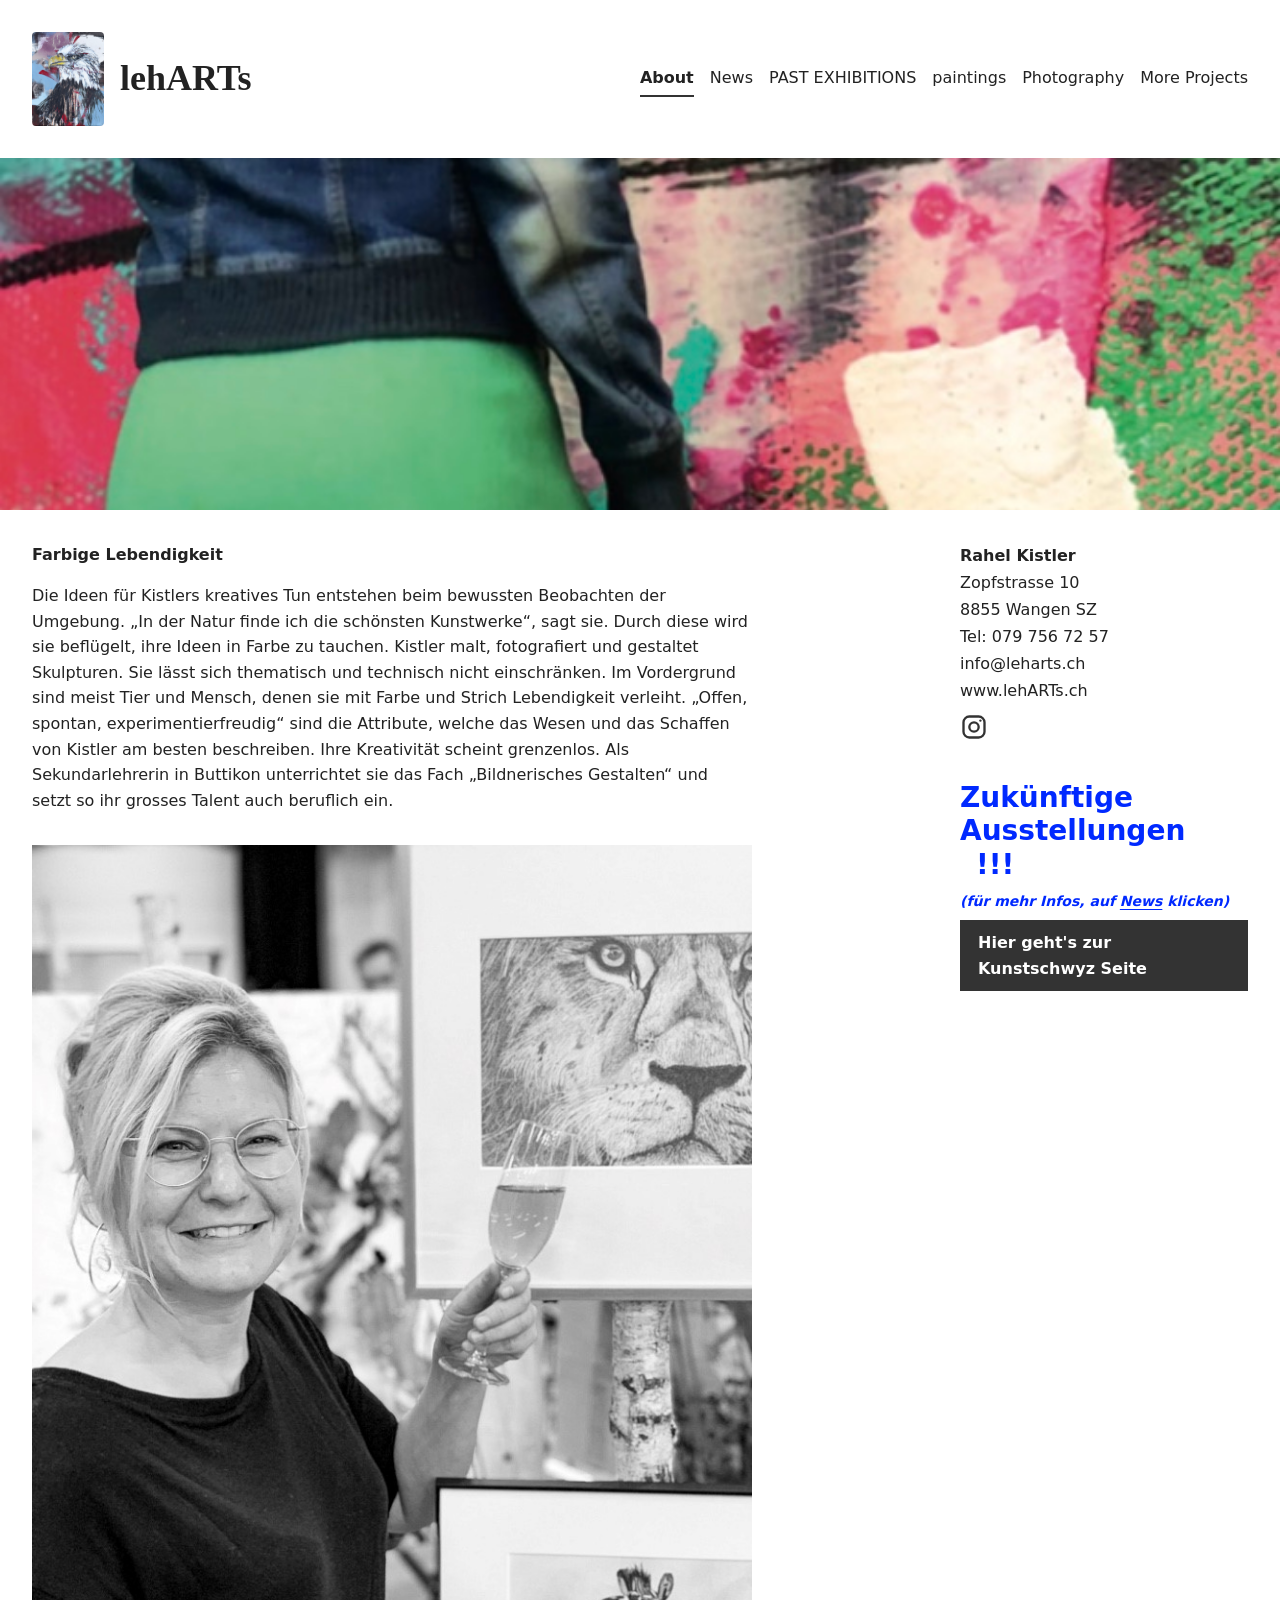
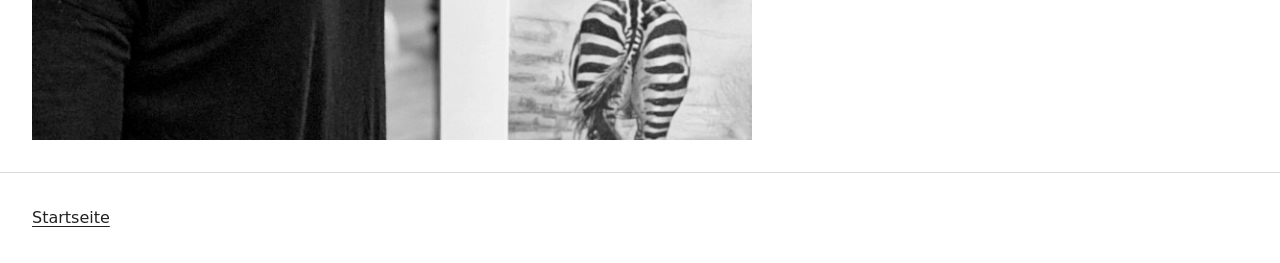
==== index.html @ 3690acf5 "feat(frontned):First version" ====
<!DOCTYPE html>
<html lang="de">
<head>
  <meta charset="utf-8">
  <meta name="viewport" content="width=device-width, initial-scale=1">
  <title>lehARTs - About</title>
  <meta name="description" content="Bilder sagen mehr als tausend Worte">
  <meta name="keywords" content="Kultur, Kunst">
  <meta property="og:title" content="lehARTs - About">
  <meta property="og:type" content="website">
  <meta property="og:description" content="Bilder sagen mehr als tausend Worte">
  <!-- og:image: relativer Pfad, muss mit der Domain zu einer absoluten URL ergänzt werden -->
  <meta property="og:image" content="images/1%20power%2C%20mixed%20media%2C%2080x100cm.JPG">
  <!-- og:url folgt, sobald die Domain feststeht -->
  <link rel="stylesheet" href="css/base.css">
  <link rel="stylesheet" href="css/layout.css">
  <link rel="stylesheet" href="css/components.css">
</head>
<body>

  <!-- Kopfbereich mit Logo, Website-Titel und Menü (auf allen Seiten gleich) -->
  <header class="site-header">
    <div class="site-header__brand">
      <img class="site-header__logo" src="images/1%20power%2C%20mixed%20media%2C%2080x100cm.JPG" alt="" width="2744" height="3564">
      <p class="site-header__title">lehARTs</p>
    </div>
    <nav class="site-nav" aria-label="Hauptmenü">
      <ul class="site-nav__list">
        <li><a class="site-nav__link" href="index.html" aria-current="page">About</a></li>
        <li><a class="site-nav__link" href="news.html">News</a></li>
        <li><a class="site-nav__link" href="past-exhibitions.html">PAST EXHIBITIONS</a></li>
        <li><a class="site-nav__link" href="paintings.html">paintings</a></li>
        <li><a class="site-nav__link" href="photography.html">Photography</a></li>
        <li><a class="site-nav__link" href="more-projects.html">More Projects</a></li>
      </ul>
    </nav>
  </header>

  <!-- Kopfbild (dekorativ) -->
  <div class="banner">
    <img class="banner__image" src="images/IMG_3849.jpg" alt="" width="696" height="975" loading="lazy">
  </div>

  <div class="page">

    <main class="page__main">
      <div class="text-block">
        <p><strong>Farbige Lebendigkeit</strong></p>
        <p>Die Ideen für Kistlers kreatives Tun entstehen beim bewussten Beobachten der Umgebung. „In der Natur finde ich die schönsten Kunstwerke“, sagt sie. Durch diese wird sie beflügelt, ihre Ideen in Farbe zu tauchen. Kistler malt, fotografiert und gestaltet Skulpturen. Sie lässt sich thematisch und technisch nicht einschränken. Im Vordergrund sind meist Tier und Mensch, denen sie mit Farbe und Strich Lebendigkeit verleiht. „Offen, spontan, experimentierfreudig“ sind die Attribute, welche das Wesen und das Schaffen von Kistler am besten beschreiben. Ihre Kreativität scheint grenzenlos. Als Sekundarlehrerin in Buttikon unterrichtet sie das Fach „Bildnerisches Gestalten“ und setzt so ihr grosses Talent auch beruflich ein.</p>
        <img class="text-block__image" src="images/schlusswort.jpg" alt="Bild" width="750" height="932" loading="lazy">
      </div>
    </main>

    <!-- Seitenleiste: Kontaktblock (auf allen Seiten gleich), darunter die Box nur auf About -->
    <aside class="sidebar" aria-label="Kontakt">
      <address class="contact">
        <strong>Rahel Kistler</strong><br>
        Zopfstrasse 10<br>
        8855 Wangen SZ<br>
        Tel: 079 756 72 57<br>
        info@leharts.ch<br>
        www.lehARTs.ch<br>
        <a class="contact__social" href="https://www.instagram.com/leharts.ch/" target="_blank" rel="noopener noreferrer" aria-label="Instagram">
          <svg class="contact__icon" viewBox="0 0 24 24" fill="none" stroke="currentColor" stroke-width="2" aria-hidden="true" focusable="false">
            <rect x="3" y="3" width="18" height="18" rx="5"></rect>
            <circle cx="12" cy="12" r="4"></circle>
            <circle cx="17.5" cy="6.5" r="1" fill="currentColor" stroke="none"></circle>
          </svg>
        </a>
      </address>

      <div class="notice">
        <p class="notice__title">Zukünftige Ausstellungen <span class="notice__gap">!!!</span></p>
        <p class="notice__hint">(für mehr Infos, auf <a href="news.html">News</a> klicken)</p>
        <a class="button" href="https://kunstschwyz.ch" target="_blank" rel="noopener noreferrer">Hier geht's zur Kunstschwyz Seite</a>
      </div>
    </aside>

  </div>

  <footer class="site-footer">
    <p><a href="index.html">Startseite</a></p>
  </footer>

</body>
</html>
---- css/base.css ----
/* ==========================================================================
   base.css – Reset, CSS-Variablen, Typografie
   Alle Farben, Abstände und Schriften werden hier als Custom Properties
   (--name) definiert und in den anderen Dateien nur noch mit var(--name)
   benutzt. So lässt sich das Design später an einer Stelle ändern.
   ========================================================================== */

:root {
  /* Farben (neutrale Platzhalter, Akzentfarben aus den Werken folgen später) */
  --color-bg: #ffffff;
  --color-surface: #f4f4f2;
  --color-text: #222222;
  --color-text-muted: #595959;
  --color-border: #d9d9d6;
  --color-accent: #333333;
  --color-focus: #1a5fd0;
  /* Blau der Box "Zukünftige Ausstellungen" von der alten Website */
  --color-notice: #0029ff;

  /* Schriften (Systemschriften; lokale woff2-Dateien in /fonts folgen später) */
  --font-serif: Georgia, "Times New Roman", serif;
  --font-sans: system-ui, -apple-system, "Segoe UI", Roboto, Arial, sans-serif;

  /* Abstände */
  --space-xs: 0.25rem;
  --space-s: 0.5rem;
  --space-m: 1rem;
  --space-l: 2rem;
  --space-xl: 4rem;

  /* Layout */
  --content-max-width: 80rem;
  --sidebar-width: 18rem;
}

/* ---------- Reset ---------- */

*,
*::before,
*::after {
  box-sizing: border-box;
}

body,
h1,
h2,
h3,
p,
figure,
ul,
address,
blockquote {
  margin: 0;
}

ul {
  padding: 0;
  list-style: none;
}

address {
  font-style: normal;
}

img {
  display: block;
  max-width: 100%;
  height: auto;
}

hr {
  border: 0;
  border-top: 1px solid var(--color-border);
  margin: var(--space-l) 0;
}

/* ---------- Typografie ---------- */

html {
  font-size: 100%;
  -webkit-text-size-adjust: 100%;
}

body {
  background: var(--color-bg);
  color: var(--color-text);
  font-family: var(--font-sans);
  font-size: 1rem;
  line-height: 1.6;
}

h1,
h2,
h3 {
  font-family: var(--font-serif);
  font-weight: 700;
  line-height: 1.25;
}

h1 {
  font-size: 1.75rem;
}

h2 {
  font-size: 1.4rem;
}

h3 {
  font-size: 1.15rem;
}

a {
  color: inherit;
  text-underline-offset: 0.2em;
}

/* Sichtbarer Fokus für die Tastaturbedienung */
:focus-visible {
  outline: 3px solid var(--color-focus);
  outline-offset: 3px;
}

/* ---------- Hilfsklasse ---------- */

/* Für Screenreader sichtbar, optisch versteckt */
.visually-hidden {
  position: absolute;
  width: 1px;
  height: 1px;
  margin: -1px;
  padding: 0;
  overflow: hidden;
  clip: rect(0, 0, 0, 0);
  white-space: nowrap;
  border: 0;
}
---- css/layout.css ----
/* ==========================================================================
   layout.css – Seitengerüst: Kopfbereich, Navigation, Hauptspalte,
   Seitenleiste (Kontaktblock) und Fusszeile.
   Mobile-first: die Basis-Regeln gelten ab 320px, grössere Bildschirme
   werden mit min-width-Media-Queries ergänzt.
   ========================================================================== */

/* ---------- Kopfbereich ---------- */

.site-header {
  max-width: var(--content-max-width);
  margin: 0 auto;
  padding: var(--space-m);
}

.site-header__brand {
  display: flex;
  align-items: center;
  gap: var(--space-m);
  margin-bottom: var(--space-m);
}

.site-header__title {
  font-family: var(--font-serif);
  font-size: 2.25rem;
  font-weight: 700;
  line-height: 1.1;
}

/* Logo = Gemälde "Power": Hochformat in kleiner Anzeigegrösse */
.site-header__logo {
  width: 4.5rem;
  height: auto;
  border-radius: 0.25rem;
}

/* ---------- Navigation (reine Link-Liste, funktioniert ohne JavaScript) ---------- */

.site-nav__list {
  display: flex;
  flex-wrap: wrap; /* bricht auf kleinen Bildschirmen in mehrere Zeilen um */
  gap: var(--space-xs) var(--space-m);
}

.site-nav__link {
  display: inline-block;
  padding: var(--space-xs) 0;
  text-decoration: none;
  border-bottom: 2px solid transparent;
}

.site-nav__link:hover {
  border-bottom-color: var(--color-border);
}

.site-nav__link[aria-current="page"] {
  font-weight: 700;
  border-bottom-color: var(--color-accent);
}

/* ---------- Hauptbereich und Seitenleiste ---------- */

.page {
  max-width: var(--content-max-width);
  margin: 0 auto;
  padding: var(--space-l) var(--space-m);
  display: grid;
  gap: var(--space-xl);
}

.page__main {
  /* verhindert, dass breite Inhalte die Grid-Spalte sprengen */
  min-width: 0;
}

/* Abstand zwischen mehreren Blöcken im Hauptbereich (z. B. die 3 Teile von "paintings") */
.page__main > * + * {
  margin-top: var(--space-xl);
}

.sidebar {
  display: grid;
  gap: var(--space-l);
  align-content: start;
}

.contact {
  line-height: 1.7;
}

.contact__social {
  display: inline-flex;
  margin-top: var(--space-s);
  color: var(--color-accent);
}

.contact__icon {
  width: 1.75rem;
  height: 1.75rem;
}

/* ---------- Fusszeile ---------- */

.site-footer {
  max-width: var(--content-max-width);
  margin: 0 auto;
  padding: var(--space-l) var(--space-m);
  border-top: 1px solid var(--color-border);
}

/* ---------- Ab 64em: Hauptspalte und Seitenleiste nebeneinander ---------- */

@media (min-width: 64em) {
  .site-header {
    display: flex;
    align-items: center;
    justify-content: space-between;
    gap: var(--space-l);
    padding: var(--space-l);
  }

  .site-header__brand {
    margin-bottom: 0;
  }

  .page {
    grid-template-columns: minmax(0, 1fr) var(--sidebar-width);
    padding: var(--space-l);
  }

  .site-footer {
    padding: var(--space-l);
  }
}
---- css/components.css ----
/* ==========================================================================
   components.css – wiederverwendbare Bausteine (Namen nach BEM:
   block, block__element, block--modifier).
   Enthält nur das Nötigste für ein sauberes Bildraster (CSS Grid).
   ========================================================================== */

/* ---------- Kopfbild ---------- */

.banner {
  max-width: var(--content-max-width);
  margin: 0 auto;
}

.banner__image {
  width: 100%;
  height: clamp(10rem, 32vw, 22rem);
  object-fit: cover; /* schneidet das Bild zu, statt es zu verzerren */
}

/* ---------- Bildraster ---------- */

/* Basis: 1 Spalte auf dem Handy, dann 2, 3 und 4 Spalten */
.gallery {
  display: grid;
  grid-template-columns: minmax(0, 1fr);
  gap: var(--space-l) var(--space-m);
  align-items: start;
}

@media (min-width: 40em) {
  .gallery {
    grid-template-columns: repeat(2, minmax(0, 1fr));
  }
}

@media (min-width: 64em) {
  .gallery {
    grid-template-columns: repeat(3, minmax(0, 1fr));
  }
}

@media (min-width: 80em) {
  .gallery {
    grid-template-columns: repeat(4, minmax(0, 1fr));
  }
}

/* Modifier "tiles": gleich grosse quadratische Felder, Bild wird nie beschnitten */
.gallery--tiles {
  align-items: stretch;
}

.gallery--tiles .figure {
  position: relative;
  aspect-ratio: 1 / 1;
  background: var(--color-surface);
}

/* Das Bild liegt absolut im Feld: so bestimmt nur das Feld (aspect-ratio) die Grösse */
.gallery--tiles .figure__image {
  position: absolute;
  inset: 0;
  width: 100%;
  height: 100%;
  object-fit: contain;
}

/* Überschrift mitten im Raster (More Projects): eigene Zeile über alle Spalten */
.gallery__heading {
  grid-column: 1 / -1;
  text-align: center;
}

/* ---------- Bild mit Bildtext ---------- */

.figure__image {
  margin: 0 auto;
}

.figure__caption {
  margin-top: var(--space-s);
  text-align: center;
}

.figure__caption--small {
  font-size: 0.875rem;
}

/* Abstand vor "sold out", bleibt in derselben Zeile */
.figure__sold-out {
  margin-inline-start: 1.5rem;
}

/* Zwei Bilder hintereinander mit gemeinsamem Bildtext ("Vibes") */
.figure--pair .figure__images {
  display: grid;
  gap: var(--space-m);
}

/* ---------- Textblöcke ---------- */

.text-block {
  max-width: 45rem;
}

.text-block > * + * {
  margin-top: var(--space-m);
}

.text-block__image {
  margin-top: var(--space-l);
}

/* ---------- PAST EXHIBITIONS ---------- */

.exhibitions > * + * {
  margin-top: var(--space-m);
}

.exhibitions > hr {
  margin: var(--space-l) 0;
}

.exhibitions__image {
  max-width: 28rem;
}

/* ---------- Hinweis-Box (Zukünftige Ausstellungen) ---------- */

.notice {
  display: grid;
  gap: var(--space-s);
  justify-items: start;
  color: var(--color-notice);
  font-weight: 700;
}

.notice__title {
  font-size: 1.75rem;
  line-height: 1.2;
}

.notice__gap {
  margin-inline-start: 1rem;
}

.notice__hint {
  font-size: 0.875rem;
  font-style: italic;
}

/* ---------- Button ---------- */

.button {
  display: inline-block;
  padding: var(--space-s) var(--space-m);
  border: 2px solid var(--color-accent);
  background: var(--color-accent);
  color: var(--color-bg);
  font-weight: 700;
  text-decoration: none;
}

.button:hover {
  background: var(--color-bg);
  color: var(--color-accent);
}
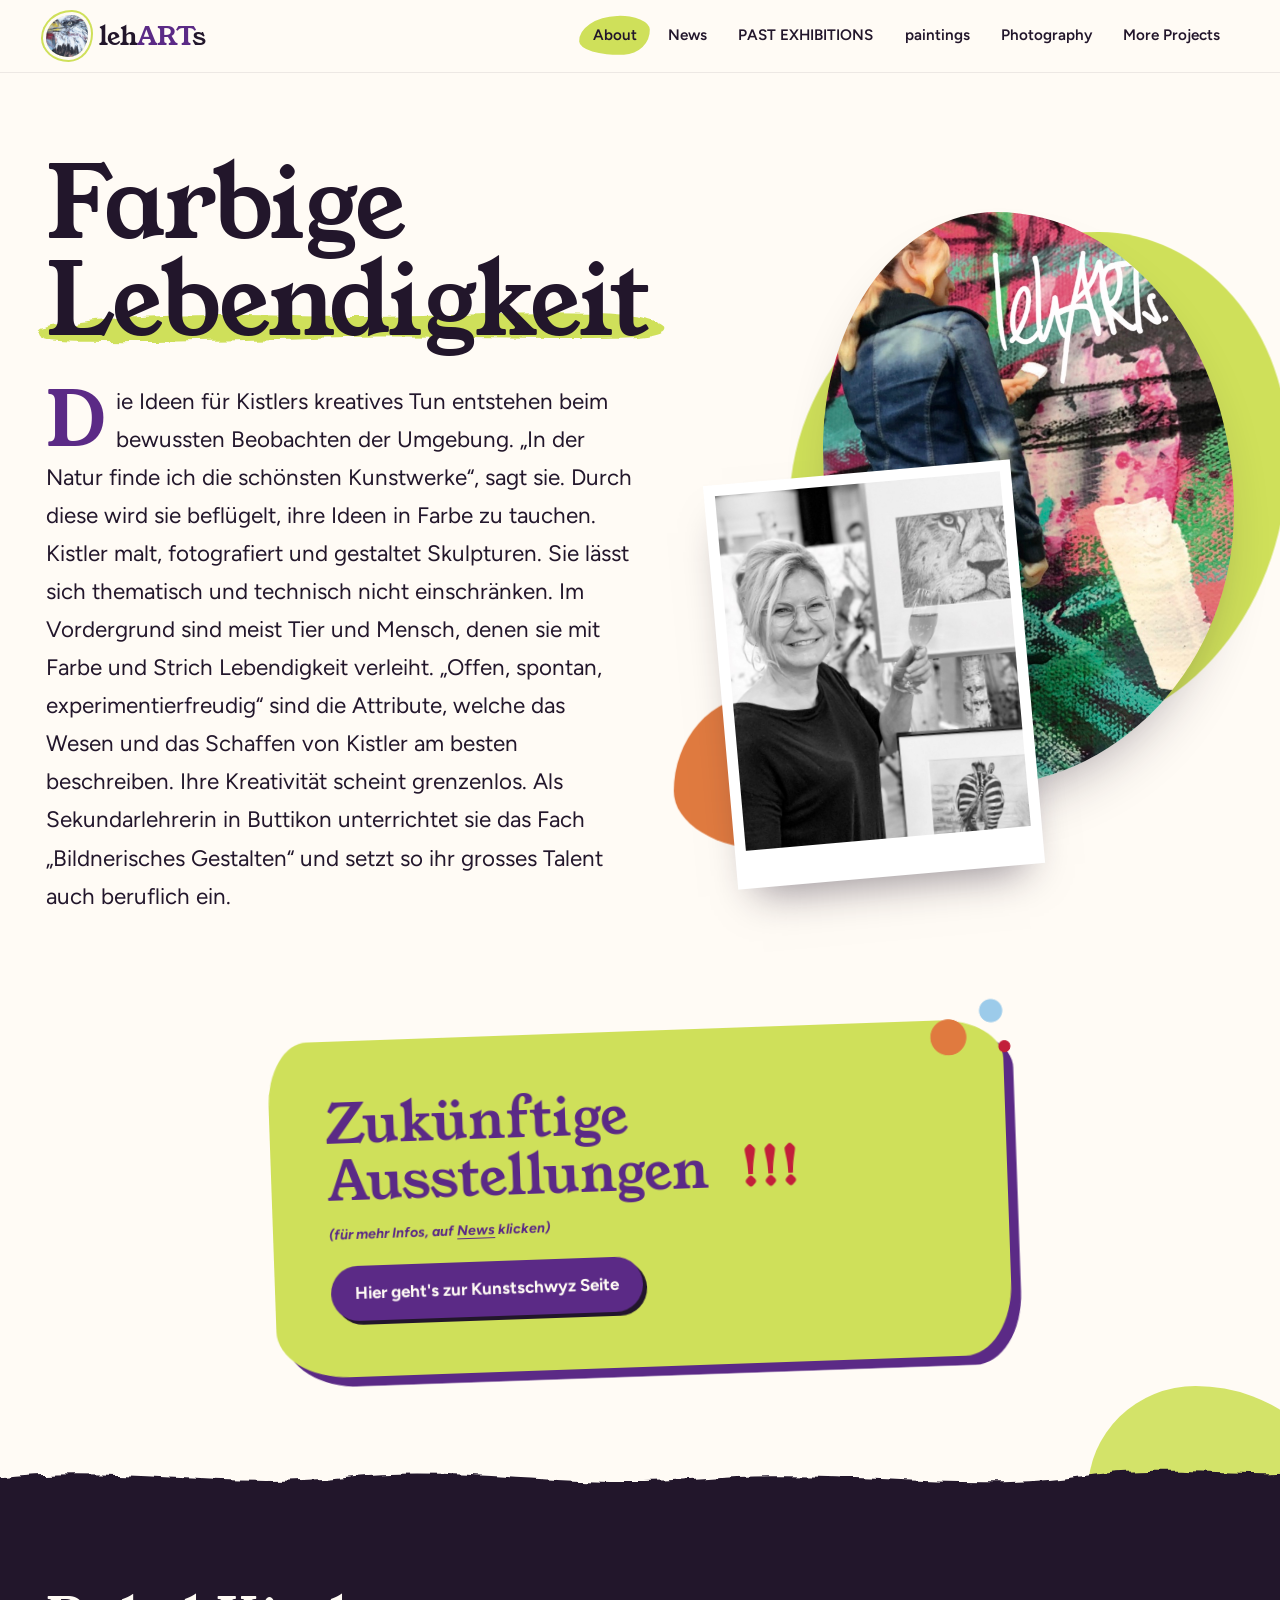
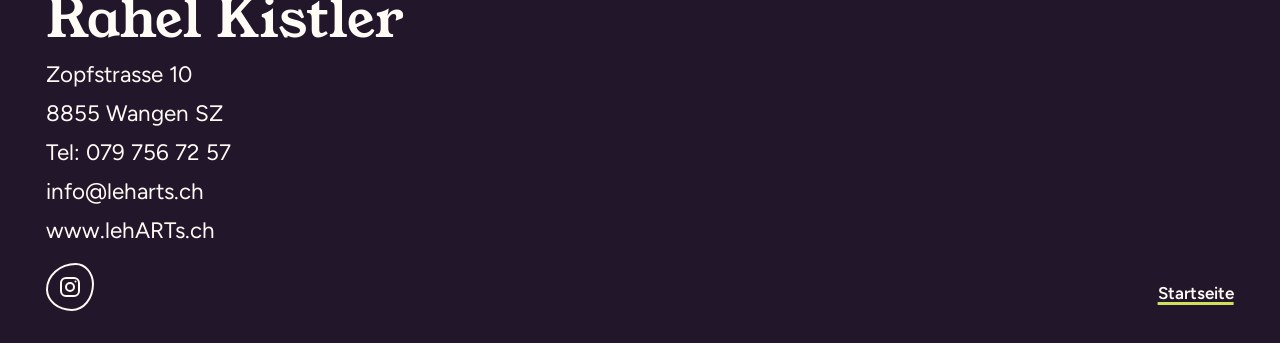
==== commit 943b7016: "feat(frontend): Design" ====
--- a/index.html
+++ b/index.html
@@ -15,44 +15,62 @@
   <link rel="stylesheet" href="css/base.css">
   <link rel="stylesheet" href="css/layout.css">
   <link rel="stylesheet" href="css/components.css">
+  <link rel="stylesheet" href="css/animations.css">
 </head>
-<body>
+<body class="site site--about">
 
-  <!-- Kopfbereich mit Logo, Website-Titel und Menü (auf allen Seiten gleich) -->
+  <!-- Kopfzeile: Logo, Titel und Menü (auf allen Seiten gleich, bleibt beim Scrollen oben).
+       Das Menü ist eine normale Link-Liste und funktioniert ohne JavaScript. -->
   <header class="site-header">
-    <div class="site-header__brand">
-      <img class="site-header__logo" src="images/1%20power%2C%20mixed%20media%2C%2080x100cm.JPG" alt="" width="2744" height="3564">
-      <p class="site-header__title">lehARTs</p>
+    <div class="site-header__inner container">
+      <a class="brand" href="index.html">
+        <span class="brand__mark">
+          <img class="brand__logo" src="images/1%20power%2C%20mixed%20media%2C%2080x100cm.JPG" alt="" width="2744" height="3564">
+        </span>
+        <span class="brand__title">leh<span class="brand__art">ART</span>s</span>
+      </a>
+      <nav class="site-nav" aria-label="Hauptmenü">
+        <ul class="site-nav__list">
+          <li><a class="site-nav__link" href="index.html" aria-current="page">About</a></li>
+          <li><a class="site-nav__link" href="news.html">News</a></li>
+          <li><a class="site-nav__link" href="past-exhibitions.html">PAST EXHIBITIONS</a></li>
+          <li><a class="site-nav__link" href="paintings.html">paintings</a></li>
+          <li><a class="site-nav__link" href="photography.html">Photography</a></li>
+          <li><a class="site-nav__link" href="more-projects.html">More Projects</a></li>
+        </ul>
+      </nav>
     </div>
-    <nav class="site-nav" aria-label="Hauptmenü">
-      <ul class="site-nav__list">
-        <li><a class="site-nav__link" href="index.html" aria-current="page">About</a></li>
-        <li><a class="site-nav__link" href="news.html">News</a></li>
-        <li><a class="site-nav__link" href="past-exhibitions.html">PAST EXHIBITIONS</a></li>
-        <li><a class="site-nav__link" href="paintings.html">paintings</a></li>
-        <li><a class="site-nav__link" href="photography.html">Photography</a></li>
-        <li><a class="site-nav__link" href="more-projects.html">More Projects</a></li>
-      </ul>
-    </nav>
   </header>
 
-  <!-- Kopfbild (dekorativ) -->
-  <div class="banner">
-    <img class="banner__image" src="images/IMG_3849.jpg" alt="" width="696" height="975" loading="lazy">
-  </div>
+  <main class="main">
 
-  <div class="page">
+    <!-- Hero: Titel, Bio und Bildkomposition -->
+    <div class="hero container">
+      <div class="hero__text">
+        <p class="hero__title brush-title"><strong>Farbige Lebendigkeit</strong></p>
+        <p class="hero__bio">Die Ideen für Kistlers kreatives Tun entstehen beim bewussten Beobachten der Umgebung. „In der Natur finde ich die schönsten Kunstwerke“, sagt sie. Durch diese wird sie beflügelt, ihre Ideen in Farbe zu tauchen. Kistler malt, fotografiert und gestaltet Skulpturen. Sie lässt sich thematisch und technisch nicht einschränken. Im Vordergrund sind meist Tier und Mensch, denen sie mit Farbe und Strich Lebendigkeit verleiht. „Offen, spontan, experimentierfreudig“ sind die Attribute, welche das Wesen und das Schaffen von Kistler am besten beschreiben. Ihre Kreativität scheint grenzenlos. Als Sekundarlehrerin in Buttikon unterrichtet sie das Fach „Bildnerisches Gestalten“ und setzt so ihr grosses Talent auch beruflich ein.</p>
+      </div>
+      <div class="hero__art">
+        <span class="hero__blob"></span>
+        <span class="hero__blob hero__blob--small"></span>
+        <!-- Kopfbild der alten Website, hier als gestalterisches Element -->
+        <img class="hero__backdrop" src="images/IMG_3849.jpg" alt="" width="696" height="975" loading="lazy">
+        <img class="hero__portrait" src="images/schlusswort.jpg" alt="Bild" width="750" height="932" loading="lazy">
+      </div>
+    </div>
 
-    <main class="page__main">
-      <div class="text-block">
-        <p><strong>Farbige Lebendigkeit</strong></p>
-        <p>Die Ideen für Kistlers kreatives Tun entstehen beim bewussten Beobachten der Umgebung. „In der Natur finde ich die schönsten Kunstwerke“, sagt sie. Durch diese wird sie beflügelt, ihre Ideen in Farbe zu tauchen. Kistler malt, fotografiert und gestaltet Skulpturen. Sie lässt sich thematisch und technisch nicht einschränken. Im Vordergrund sind meist Tier und Mensch, denen sie mit Farbe und Strich Lebendigkeit verleiht. „Offen, spontan, experimentierfreudig“ sind die Attribute, welche das Wesen und das Schaffen von Kistler am besten beschreiben. Ihre Kreativität scheint grenzenlos. Als Sekundarlehrerin in Buttikon unterrichtet sie das Fach „Bildnerisches Gestalten“ und setzt so ihr grosses Talent auch beruflich ein.</p>
-        <img class="text-block__image" src="images/schlusswort.jpg" alt="Bild" width="750" height="932" loading="lazy">
-      </div>
-    </main>
+    <!-- Hinweis auf zukünftige Ausstellungen: auffälliger «Sticker» -->
+    <div class="notice">
+      <p class="notice__title">Zukünftige Ausstellungen <span class="notice__gap">!!!</span></p>
+      <p class="notice__hint">(für mehr Infos, auf <a href="news.html">News</a> klicken)</p>
+      <a class="button" href="https://kunstschwyz.ch" target="_blank" rel="noopener noreferrer">Hier geht's zur Kunstschwyz Seite</a>
+    </div>
 
-    <!-- Seitenleiste: Kontaktblock (auf allen Seiten gleich), darunter die Box nur auf About -->
-    <aside class="sidebar" aria-label="Kontakt">
+  </main>
+
+  <!-- Fusszeile mit Kontaktblock (auf allen Seiten gleich) -->
+  <footer class="site-footer">
+    <div class="site-footer__inner container">
       <address class="contact">
         <strong>Rahel Kistler</strong><br>
         Zopfstrasse 10<br>
@@ -68,18 +86,8 @@
           </svg>
         </a>
       </address>
-
-      <div class="notice">
-        <p class="notice__title">Zukünftige Ausstellungen <span class="notice__gap">!!!</span></p>
-        <p class="notice__hint">(für mehr Infos, auf <a href="news.html">News</a> klicken)</p>
-        <a class="button" href="https://kunstschwyz.ch" target="_blank" rel="noopener noreferrer">Hier geht's zur Kunstschwyz Seite</a>
-      </div>
-    </aside>
-
-  </div>
-
-  <footer class="site-footer">
-    <p><a href="index.html">Startseite</a></p>
+      <p class="site-footer__home"><a class="site-footer__link" href="index.html">Startseite</a></p>
+    </div>
   </footer>
 
 </body>
--- a/css/base.css
+++ b/css/base.css
@@ -1,36 +1,146 @@
 /* ==========================================================================
-   base.css – Reset, CSS-Variablen, Typografie
-   Alle Farben, Abstände und Schriften werden hier als Custom Properties
-   (--name) definiert und in den anderen Dateien nur noch mit var(--name)
-   benutzt. So lässt sich das Design später an einer Stelle ändern.
+   base.css – Schriften, Design-Variablen (Custom Properties), Reset, Typografie
+   Design-Konzept C «Farbspritzer-Salon»: helles Cremeweiss, Aubergine-Schwarz
+   als Textfarbe und kräftige Akzentfarben aus den Werken (Violett, Karmin,
+   Limette, Fuchsorange, Himmelblau).
    ========================================================================== */
 
+/* ---------- Schriften (lokal, SIL Open Font License 1.1, siehe /fonts/OFL-*.txt) ---------- */
+
+/* Young Serif: kräftige, freundliche Serifenschrift für Titel (nur ein Schnitt: 400) */
+@font-face {
+  font-family: "Young Serif";
+  src: url("../fonts/young-serif-latin-400-normal.woff2") format("woff2");
+  font-weight: 400;
+  font-style: normal;
+  font-display: swap; /* Text sofort mit Ersatzschrift zeigen, dann austauschen */
+}
+
+/* Figtree: variable Schrift – EINE Datei enthält alle Stärken von 300 bis 900 */
+@font-face {
+  font-family: "Figtree";
+  src: url("../fonts/figtree-latin-wght-normal.woff2") format("woff2");
+  font-weight: 300 900;
+  font-style: normal;
+  font-display: swap;
+}
+
+@font-face {
+  font-family: "Figtree";
+  src: url("../fonts/figtree-latin-wght-italic.woff2") format("woff2");
+  font-weight: 300 900;
+  font-style: italic;
+  font-display: swap;
+}
+
+/* ---------- Design-Variablen ---------- */
+
 :root {
-  /* Farben (neutrale Platzhalter, Akzentfarben aus den Werken folgen später) */
-  --color-bg: #ffffff;
-  --color-surface: #f4f4f2;
-  --color-text: #222222;
-  --color-text-muted: #595959;
-  --color-border: #d9d9d6;
-  --color-accent: #333333;
-  --color-focus: #1a5fd0;
-  /* Blau der Box "Zukünftige Ausstellungen" von der alten Website */
-  --color-notice: #0029ff;
-
-  /* Schriften (Systemschriften; lokale woff2-Dateien in /fonts folgen später) */
-  --font-serif: Georgia, "Times New Roman", serif;
-  --font-sans: system-ui, -apple-system, "Segoe UI", Roboto, Arial, sans-serif;
+  /* Grundfarben. Kontrast (WCAG) jeweils auf --color-cream gemessen */
+  --color-cream: #fffbf5;   /* Seitenhintergrund */
+  --color-paper: #f6eee3;   /* etwas dunklere Fläche, z. B. Passepartout */
+  --color-ink: #22162b;     /* Text, 16:1 */
+  --color-muted: #5a4e63;   /* Bildtexte, 7.4:1 */
+
+  /* Akzentfarben, die auch als Textfarbe taugen (AA) */
+  --color-violet: #5b2a86;  /* aus «sorpresa», 10:1 */
+  --color-red: #c21f3a;     /* Karmin aus «Power», 5.6:1 */
+
+  /* Akzentfarben NUR für Flächen, Striche und Kleckse – nie als Textfarbe */
+  --color-lime: #cfe05a;
+  --color-fox: #e07a3f;
+  --color-sky: #9ccbea;
+
+  /* Pro Seite austauschbare Akzente (werden unten per body-Klasse gesetzt) */
+  --accent-ink: var(--color-violet);  /* Text-Akzent */
+  --accent-paint: var(--color-lime);  /* Haupt-Farbfläche */
+  --accent-paint-2: var(--color-fox); /* zweite Farbfläche */
+
+  /* Schriften */
+  --font-display: "Young Serif", Georgia, "Times New Roman", serif;
+  --font-text: "Figtree", system-ui, -apple-system, "Segoe UI", Roboto, Arial, sans-serif;
+
+  /* Fliessende Schriftgrössen: clamp(Minimum, bevorzugt, Maximum) */
+  --text-s: 0.875rem;
+  --text-m: 1.0625rem;
+  --text-l: clamp(1.15rem, 1rem + 0.6vw, 1.4rem);
+  --title-s: clamp(1.35rem, 1.1rem + 1vw, 1.9rem);
+  --title-m: clamp(1.9rem, 1.3rem + 2.6vw, 3.4rem);
+  --title-l: clamp(2.25rem, 1rem + 6.5vw, 7rem);
 
   /* Abstände */
-  --space-xs: 0.25rem;
-  --space-s: 0.5rem;
-  --space-m: 1rem;
+  --space-2xs: 0.25rem;
+  --space-xs: 0.5rem;
+  --space-s: 0.75rem;
+  --space-m: 1.25rem;
   --space-l: 2rem;
-  --space-xl: 4rem;
+  --space-xl: clamp(3rem, 2rem + 4vw, 6rem);
+  --space-2xl: clamp(4rem, 2rem + 8vw, 10rem);
 
   /* Layout */
-  --content-max-width: 80rem;
-  --sidebar-width: 18rem;
+  --container: 84rem;
+  --gutter: clamp(1rem, 0.5rem + 3vw, 3rem); /* Seitenrand links/rechts */
+
+  /* Organische Formen: unregelmässige Rundungen ergeben «Kleckse» */
+  --blob-1: 62% 38% 46% 54% / 55% 44% 56% 45%;
+  --blob-2: 42% 58% 63% 37% / 41% 52% 48% 59%;
+  --blob-3: 55% 45% 38% 62% / 62% 38% 62% 38%;
+
+  /* Weiche Bewegung, die leicht «nachfedert» */
+  --ease-out: cubic-bezier(0.22, 1, 0.36, 1);
+  --ease-spring: cubic-bezier(0.34, 1.56, 0.64, 1);
+
+  /*
+   * Pinselstrich-Formen als SVG-Daten-URLs. Sie werden als CSS-Maske benutzt:
+   * Die Form bestimmt, WO etwas sichtbar ist, die Farbe kommt aus
+   * background-color. So lässt sich jeder Strich per Variable einfärben.
+   * (Daten-URLs statt Dateien, weil Masken aus Dateien beim lokalen Öffnen
+   * über file:// vom Browser blockiert werden.)
+   * Der SVG-Filter (feTurbulence + feDisplacementMap) «verwackelt» die
+   * glatten Kanten, damit sie wie mit dem Pinsel gemalt aussehen.
+   */
+
+  /* Waagrechter Pinselstrich (unter Titeln) */
+  --shape-stroke: url("data:image/svg+xml,%3Csvg xmlns='http://www.w3.org/2000/svg' viewBox='0 0 400 40' preserveAspectRatio='none'%3E%3Cfilter id='r'%3E%3CfeTurbulence type='fractalNoise' baseFrequency='0.08' numOctaves='2'/%3E%3CfeDisplacementMap in='SourceGraphic' scale='7'/%3E%3C/filter%3E%3Cpath filter='url(%23r)' d='M8 22C42 10 110 8 170 11s120-5 182-2c20 1 36 5 40 11 2 6-10 10-34 10-60 1-120-3-180 0S60 35 22 33C9 32 3 27 8 22Z'/%3E%3C/svg%3E");
+
+  /* Grosser, breiter Pinselstrich mit Spritzern (Kopfbilder) */
+  --shape-swash: url("data:image/svg+xml,%3Csvg xmlns='http://www.w3.org/2000/svg' viewBox='0 0 1000 360' preserveAspectRatio='none'%3E%3Cfilter id='r'%3E%3CfeTurbulence type='fractalNoise' baseFrequency='0.025' numOctaves='3'/%3E%3CfeDisplacementMap in='SourceGraphic' scale='26'/%3E%3C/filter%3E%3Cg filter='url(%23r)'%3E%3Cpath d='M34 108C124 50 300 38 480 50s340-22 482 20c26 52 22 150 6 220-150 40-330 10-500 28S144 340 44 300C18 240 14 168 34 108Z'/%3E%3Ccircle cx='972' cy='36' r='12'/%3E%3Ccircle cx='940' cy='22' r='6'/%3E%3Ccircle cx='22' cy='334' r='9'/%3E%3C/g%3E%3C/svg%3E");
+
+  /* Senkrechte Wellenlinie, wiederholbar (Zeitleiste) */
+  --shape-wave: url("data:image/svg+xml,%3Csvg xmlns='http://www.w3.org/2000/svg' viewBox='0 0 24 160'%3E%3Cpath d='M12 0C20 40 4 120 12 160' fill='none' stroke='black' stroke-width='5' stroke-linecap='round'/%3E%3C/svg%3E");
+
+  /* Unregelmässige, gemalte Oberkante (Fusszeile) */
+  --shape-edge: url("data:image/svg+xml,%3Csvg xmlns='http://www.w3.org/2000/svg' viewBox='0 0 1200 60' preserveAspectRatio='none'%3E%3Cfilter id='r'%3E%3CfeTurbulence type='fractalNoise' baseFrequency='0.05' numOctaves='2'/%3E%3CfeDisplacementMap in='SourceGraphic' scale='10'/%3E%3C/filter%3E%3Cpath filter='url(%23r)' d='M-20 80V30C100 10 200 40 320 26s200 14 340 2 240 16 360-4c80-12 140 2 200-4v110Z'/%3E%3C/svg%3E");
+}
+
+/* ---------- Seitenspezifische Akzentfarben (Klasse am <body>) ---------- */
+
+.site--news {
+  --accent-paint: var(--color-fox);
+  --accent-paint-2: var(--color-sky);
+}
+
+.site--exhibitions {
+  --accent-ink: var(--color-red);
+  --accent-paint: var(--color-sky);
+  --accent-paint-2: var(--color-lime);
+}
+
+.site--photography {
+  --accent-ink: var(--color-red);
+  --accent-paint: var(--color-sky);
+  --accent-paint-2: var(--color-fox);
+}
+
+.site--projects {
+  --accent-paint: var(--color-fox);
+  --accent-paint-2: var(--color-lime);
+}
+
+.site--error {
+  --accent-ink: var(--color-red);
+  --accent-paint: var(--color-fox);
+  --accent-paint-2: var(--color-sky);
 }
 
 /* ---------- Reset ---------- */
@@ -47,12 +157,13 @@
 h3,
 p,
 figure,
+ol,
 ul,
-address,
-blockquote {
+address {
   margin: 0;
 }
 
+ol,
 ul {
   padding: 0;
   list-style: none;
@@ -62,67 +173,83 @@
   font-style: normal;
 }
 
-img {
+img,
+svg {
   display: block;
   max-width: 100%;
+}
+
+img {
   height: auto;
 }
 
-hr {
-  border: 0;
-  border-top: 1px solid var(--color-border);
-  margin: var(--space-l) 0;
-}
-
 /* ---------- Typografie ---------- */
 
 html {
-  font-size: 100%;
   -webkit-text-size-adjust: 100%;
+  text-size-adjust: 100%;
+  scroll-behavior: smooth;
+  /* Platz für die sticky Kopfzeile, wenn zu einem Anker gesprungen wird */
+  scroll-padding-top: 6rem;
 }
 
 body {
-  background: var(--color-bg);
-  color: var(--color-text);
-  font-family: var(--font-sans);
-  font-size: 1rem;
-  line-height: 1.6;
+  min-height: 100vh;
+  display: flex;
+  flex-direction: column;
+  background: var(--color-cream);
+  color: var(--color-ink);
+  font-family: var(--font-text);
+  font-size: var(--text-m);
+  line-height: 1.65;
+  /* Dekorative Kleckse dürfen über den Rand ragen, ohne Querscrollen auszulösen */
+  overflow-x: clip;
 }
 
 h1,
 h2,
 h3 {
-  font-family: var(--font-serif);
-  font-weight: 700;
-  line-height: 1.25;
-}
-
-h1 {
-  font-size: 1.75rem;
-}
-
-h2 {
-  font-size: 1.4rem;
-}
-
-h3 {
-  font-size: 1.15rem;
+  font-family: var(--font-display);
+  font-weight: 400;
+  line-height: 1.15;
+  /* Young Serif hat keinen fetten/kursiven Schnitt: nichts künstlich erzeugen */
+  font-synthesis: none;
+  text-wrap: balance; /* gleichmässig lange Titelzeilen (moderne Browser) */
+}
+
+p {
+  text-wrap: pretty; /* vermeidet einzelne Wörter in der letzten Zeile */
 }
 
 a {
   color: inherit;
+  text-decoration-thickness: 0.08em;
   text-underline-offset: 0.2em;
+}
+
+::selection {
+  background: var(--color-lime);
+  color: var(--color-ink);
 }
 
 /* Sichtbarer Fokus für die Tastaturbedienung */
 :focus-visible {
-  outline: 3px solid var(--color-focus);
+  outline: 3px solid var(--color-violet);
   outline-offset: 3px;
-}
-
-/* ---------- Hilfsklasse ---------- */
-
-/* Für Screenreader sichtbar, optisch versteckt */
+  border-radius: 0.25rem;
+}
+
+/* ---------- Hilfsklassen ---------- */
+
+/* Zentrierter Inhaltsbereich mit fliessendem Seitenrand */
+.container {
+  width: 100%;
+  max-width: calc(var(--container) + 2 * var(--gutter));
+  margin-inline: auto;
+  padding-inline: var(--gutter);
+}
+
+/* Für Screenreader lesbar, optisch versteckt */
 .visually-hidden {
   position: absolute;
   width: 1px;
--- a/css/layout.css
+++ b/css/layout.css
@@ -1,134 +1,303 @@
 /* ==========================================================================
-   layout.css – Seitengerüst: Kopfbereich, Navigation, Hauptspalte,
-   Seitenleiste (Kontaktblock) und Fusszeile.
-   Mobile-first: die Basis-Regeln gelten ab 320px, grössere Bildschirme
+   layout.css – Seitengerüst: sticky Kopfzeile mit Menü, Hauptbereich,
+   Fusszeile mit Kontaktblock.
+   Mobile-first: Die Basis-Regeln gelten ab 320px, grössere Bildschirme
    werden mit min-width-Media-Queries ergänzt.
    ========================================================================== */
 
-/* ---------- Kopfbereich ---------- */
+/* ---------- Kopfzeile ---------- */
 
 .site-header {
-  max-width: var(--content-max-width);
-  margin: 0 auto;
-  padding: var(--space-m);
-}
-
-.site-header__brand {
+  --brand-row: 3.75rem; /* Höhe der Zeile mit Logo und Titel */
+
+  /*
+   * position: sticky hält die Kopfzeile oben fest. Der negative top-Wert ist ein
+   * Trick für kleine Bildschirme: Logo-Zeile und Menü-Zeile stehen dort
+   * untereinander. Beim Scrollen wandert die Logo-Zeile aus dem Bild,
+   * nur die Menü-Zeile bleibt kleben – so bleibt die Kopfzeile schlank.
+   */
+  position: sticky;
+  top: calc(-1 * var(--brand-row));
+  z-index: 50;
+  background: var(--color-cream); /* Fallback für ältere Browser */
+  background: color-mix(in srgb, var(--color-cream) 88%, transparent);
+  -webkit-backdrop-filter: blur(12px);
+  backdrop-filter: blur(12px); /* Milchglas-Effekt über dem Inhalt */
+  border-bottom: 1px solid rgb(34 22 43 / 0.08);
+}
+
+.site-header__inner {
+  display: flex;
+  flex-wrap: wrap;
+  align-items: center;
+  column-gap: var(--space-l);
+}
+
+/* ---------- Logo und Titel ---------- */
+
+.brand {
   display: flex;
   align-items: center;
-  gap: var(--space-m);
-  margin-bottom: var(--space-m);
-}
-
-.site-header__title {
-  font-family: var(--font-serif);
-  font-size: 2.25rem;
-  font-weight: 700;
-  line-height: 1.1;
-}
-
-/* Logo = Gemälde "Power": Hochformat in kleiner Anzeigegrösse */
-.site-header__logo {
-  width: 4.5rem;
-  height: auto;
-  border-radius: 0.25rem;
-}
-
-/* ---------- Navigation (reine Link-Liste, funktioniert ohne JavaScript) ---------- */
+  gap: 0.7rem;
+  height: var(--brand-row);
+  text-decoration: none;
+}
+
+/* Das Gemälde «Power» als kleiner, organisch geformter Farbklecks */
+.brand__mark {
+  flex: none;
+  width: 2.6rem;
+  height: 2.6rem;
+  overflow: hidden;
+  border-radius: var(--blob-1);
+  /* zwei Ringe: cremefarbener Abstand, dann Akzentfarbe */
+  box-shadow:
+    0 0 0 3px var(--color-cream),
+    0 0 0 5px var(--accent-paint);
+  transition: border-radius 0.6s var(--ease-out), transform 0.6s var(--ease-spring);
+}
+
+.brand__logo {
+  width: 100%;
+  height: 100%;
+  object-fit: cover;
+  /* Ausschnitt: Kopf und Auge des Adlers */
+  object-position: 62% 30%;
+  transform: scale(1.7);
+  transform-origin: 62% 32%;
+}
+
+.brand__title {
+  font-family: var(--font-display);
+  font-size: 1.65rem;
+  line-height: 1;
+  letter-spacing: -0.01em;
+}
+
+/* «ART» im Namen in der Akzentfarbe (der Text selbst bleibt «lehARTs») */
+.brand__art {
+  color: var(--accent-ink);
+}
+
+.brand:hover .brand__mark {
+  border-radius: var(--blob-2);
+  transform: rotate(-8deg) scale(1.08);
+}
+
+/* ---------- Menü ----------
+   Eine normale Link-Liste: funktioniert komplett ohne JavaScript.
+   Auf kleinen Bildschirmen lässt sie sich waagrecht wischen. */
+
+.site-nav {
+  flex: 1 1 100%;
+  min-width: 0;
+  margin-inline: calc(-1 * var(--gutter)); /* bis an den Bildschirmrand wischbar */
+  padding-inline: var(--gutter);
+  overflow-x: auto;
+  scrollbar-width: none; /* Scrollbalken ausblenden, Wischen bleibt möglich */
+  /* rechter Rand blendet weich aus: zeigt, dass es weitergeht */
+  -webkit-mask-image: linear-gradient(to right, #000 calc(100% - 2.5rem), transparent);
+  mask-image: linear-gradient(to right, #000 calc(100% - 2.5rem), transparent);
+}
+
+.site-nav::-webkit-scrollbar {
+  display: none;
+}
 
 .site-nav__list {
   display: flex;
-  flex-wrap: wrap; /* bricht auf kleinen Bildschirmen in mehrere Zeilen um */
-  gap: var(--space-xs) var(--space-m);
+  gap: 0.25rem;
+  width: max-content;
+  padding-block: 0.4rem 0.6rem;
+  padding-inline-end: 2rem;
 }
 
 .site-nav__link {
+  position: relative;
+  isolation: isolate; /* eigener Stapel-Kontext: der Farbklecks bleibt hinter dem Text */
   display: inline-block;
-  padding: var(--space-xs) 0;
+  padding: 0.45rem 0.85rem;
+  font-size: 0.95rem;
+  font-weight: 600;
+  white-space: nowrap;
   text-decoration: none;
-  border-bottom: 2px solid transparent;
-}
-
-.site-nav__link:hover {
-  border-bottom-color: var(--color-border);
-}
-
-.site-nav__link[aria-current="page"] {
-  font-weight: 700;
-  border-bottom-color: var(--color-accent);
-}
-
-/* ---------- Hauptbereich und Seitenleiste ---------- */
-
-.page {
-  max-width: var(--content-max-width);
-  margin: 0 auto;
-  padding: var(--space-l) var(--space-m);
-  display: grid;
-  gap: var(--space-xl);
-}
-
-.page__main {
-  /* verhindert, dass breite Inhalte die Grid-Spalte sprengen */
-  min-width: 0;
-}
-
-/* Abstand zwischen mehreren Blöcken im Hauptbereich (z. B. die 3 Teile von "paintings") */
-.page__main > * + * {
-  margin-top: var(--space-xl);
-}
-
-.sidebar {
+  border-radius: 999px;
+}
+
+/* Farbklecks hinter dem Link: wächst beim Hover, steht beim aktiven Link fest */
+.site-nav__link::before {
+  content: "";
+  position: absolute;
+  inset: 0;
+  z-index: -1;
+  background: var(--accent-paint);
+  border-radius: var(--blob-2);
+  transform: scale(0.2) rotate(-12deg);
+  opacity: 0;
+  transition:
+    transform 0.45s var(--ease-spring),
+    opacity 0.25s ease,
+    border-radius 0.6s var(--ease-out);
+}
+
+.site-nav__link:hover::before,
+.site-nav__link:focus-visible::before {
+  transform: scale(1) rotate(-3deg);
+  opacity: 0.55;
+}
+
+.site-nav__link[aria-current="page"]::before {
+  transform: scale(1) rotate(-2deg);
+  opacity: 1;
+  border-radius: var(--blob-3);
+}
+
+/* ---------- Ab 60em: Logo und Menü in einer Zeile ---------- */
+
+@media (min-width: 60em) {
+  .site-header {
+    top: 0;
+  }
+
+  .site-header__inner {
+    flex-wrap: nowrap;
+    min-height: 4.5rem;
+  }
+
+  .site-nav {
+    flex: 0 1 auto;
+    margin-inline: auto 0;
+    padding-inline: 0;
+    overflow: visible;
+    -webkit-mask-image: none;
+    mask-image: none;
+  }
+
+  .site-nav__list {
+    padding: 0;
+  }
+}
+
+/* ---------- Hauptbereich ---------- */
+
+.main {
+  flex: 1; /* schiebt die Fusszeile bei wenig Inhalt nach unten */
+  /* Schräg gestellte Elemente und Kleckse nicht seitlich überstehen lassen.
+     clip (statt hidden) erzeugt keinen Scroll-Container. */
+  overflow-x: clip;
+}
+
+/* ---------- Fusszeile mit Kontaktblock ---------- */
+
+.site-footer {
+  position: relative;
+  margin-top: var(--space-2xl);
+  padding-block: var(--space-xl) var(--space-l);
+  background: var(--color-ink);
+  color: var(--color-cream);
+  /* Klecks darf oben herausragen, aber nicht seitlich (kein Querscrollen) */
+  overflow-x: clip;
+}
+
+/* Gemalte, unregelmässige Oberkante. Sie ragt 0.5rem in die Fusszeile
+   hinein, damit an der Nahtstelle keine helle Haarlinie entsteht. */
+.site-footer::before {
+  content: "";
+  position: absolute;
+  left: 0;
+  right: 0;
+  bottom: calc(100% - 0.5rem);
+  height: calc(clamp(1.5rem, 4vw, 3rem) + 0.5rem);
+  background: var(--color-ink);
+  -webkit-mask: var(--shape-edge) center / 100% 100% no-repeat;
+  mask: var(--shape-edge) center / 100% 100% no-repeat;
+}
+
+/* Grosser Farbklecks, der rechts oben hinter der Fusszeile hervorschaut.
+   z-index: -1 legt ihn hinter den dunklen Hintergrund der Fusszeile. */
+.site-footer::after {
+  content: "";
+  position: absolute;
+  z-index: -1;
+  top: calc(-1 * clamp(4rem, 9vw, 8rem));
+  right: -4rem;
+  width: clamp(7rem, 20vw, 16rem);
+  aspect-ratio: 1;
+  background: var(--accent-paint);
+  border-radius: var(--blob-2);
+  opacity: 0.9;
+}
+
+.site-footer__inner {
   display: grid;
   gap: var(--space-l);
-  align-content: start;
 }
 
 .contact {
-  line-height: 1.7;
+  font-size: var(--text-l);
+  line-height: 1.75;
+}
+
+.contact strong {
+  font-family: var(--font-display);
+  font-weight: 400;
+  font-size: var(--title-m);
+  line-height: 1.3;
 }
 
 .contact__social {
-  display: inline-flex;
+  display: inline-grid;
+  place-items: center;
+  width: 3rem;
+  height: 3rem;
   margin-top: var(--space-s);
-  color: var(--color-accent);
+  border: 2px solid currentColor;
+  border-radius: var(--blob-1);
+  transition:
+    background-color 0.3s ease,
+    color 0.3s ease,
+    transform 0.45s var(--ease-spring),
+    border-radius 0.6s var(--ease-out);
+}
+
+.contact__social:hover,
+.contact__social:focus-visible {
+  background: var(--color-lime);
+  border-color: var(--color-lime);
+  color: var(--color-ink);
+  border-radius: var(--blob-3);
+  transform: rotate(-8deg) scale(1.08);
 }
 
 .contact__icon {
-  width: 1.75rem;
-  height: 1.75rem;
-}
-
-/* ---------- Fusszeile ---------- */
-
-.site-footer {
-  max-width: var(--content-max-width);
-  margin: 0 auto;
-  padding: var(--space-l) var(--space-m);
-  border-top: 1px solid var(--color-border);
-}
-
-/* ---------- Ab 64em: Hauptspalte und Seitenleiste nebeneinander ---------- */
-
-@media (min-width: 64em) {
-  .site-header {
-    display: flex;
-    align-items: center;
-    justify-content: space-between;
-    gap: var(--space-l);
-    padding: var(--space-l);
-  }
-
-  .site-header__brand {
-    margin-bottom: 0;
-  }
-
-  .page {
-    grid-template-columns: minmax(0, 1fr) var(--sidebar-width);
-    padding: var(--space-l);
-  }
-
-  .site-footer {
-    padding: var(--space-l);
-  }
-}
+  width: 1.5rem;
+  height: 1.5rem;
+}
+
+.site-footer__home {
+  font-weight: 600;
+}
+
+.site-footer__link {
+  display: inline-block;
+  padding-block: 0.25rem;
+  text-decoration-color: var(--color-lime);
+  text-decoration-thickness: 0.15em;
+  transition: text-underline-offset 0.3s var(--ease-out);
+}
+
+.site-footer__link:hover {
+  text-underline-offset: 0.45em;
+}
+
+/* Auf dunklem Grund: heller Fokusrahmen */
+.site-footer :focus-visible {
+  outline-color: var(--color-lime);
+}
+
+@media (min-width: 48em) {
+  .site-footer__inner {
+    grid-template-columns: 1fr auto;
+    align-items: end;
+  }
+}
--- a/css/components.css
+++ b/css/components.css
@@ -1,167 +1,755 @@
 /* ==========================================================================
-   components.css – wiederverwendbare Bausteine (Namen nach BEM:
-   block, block__element, block--modifier).
-   Enthält nur das Nötigste für ein sauberes Bildraster (CSS Grid).
-   ========================================================================== */
-
-/* ---------- Kopfbild ---------- */
-
-.banner {
-  max-width: var(--content-max-width);
-  margin: 0 auto;
-}
-
-.banner__image {
+   components.css – wiederverwendbare Bausteine.
+   Klassennamen nach BEM: block, block__element, block--modifier.
+   Bewegungen (Keyframes, Scroll-Effekte) stehen gesammelt in animations.css.
+   ========================================================================== */
+
+/* ==========================================================================
+   Pinselstrich unter Titeln
+   Ein ::after-Element liegt hinter dem unteren Teil der Schrift wie ein
+   Textmarker. Seine Form kommt aus der Maske --shape-stroke (base.css).
+   ========================================================================== */
+
+.brush-title {
+  position: relative;
+  isolation: isolate;
+  width: fit-content;
+}
+
+.brush-title::after {
+  content: "";
+  position: absolute;
+  z-index: -1;
+  left: -0.2em;
+  right: -0.3em;
+  bottom: 0.02em;
+  height: 0.45em;
+  background: var(--accent-paint);
+  -webkit-mask: var(--shape-stroke) center / 100% 100% no-repeat;
+  mask: var(--shape-stroke) center / 100% 100% no-repeat;
+}
+
+/* ==========================================================================
+   Kopfbild in Pinselstrich-Form (paintings, Photography, More Projects,
+   PAST EXHIBITIONS). Kein Rechteck-Banner: das Bild erscheint in einem
+   breiten, gemalten Strich, dahinter ein versetzter Farbstrich.
+   ========================================================================== */
+
+.stroke-hero {
+  padding-top: var(--space-l);
+}
+
+.stroke-hero__frame {
+  position: relative;
+  isolation: isolate;
+}
+
+/* Versetzter Farbstrich hinter dem Bild */
+.stroke-hero__frame::before {
+  content: "";
+  position: absolute;
+  inset: 0;
+  z-index: -1;
+  background: var(--accent-paint);
+  -webkit-mask: var(--shape-swash) center / 100% 100% no-repeat;
+  mask: var(--shape-swash) center / 100% 100% no-repeat;
+  transform: translate(1.5%, 7%) rotate(1.5deg);
+}
+
+.stroke-hero__image {
   width: 100%;
-  height: clamp(10rem, 32vw, 22rem);
-  object-fit: cover; /* schneidet das Bild zu, statt es zu verzerren */
-}
-
-/* ---------- Bildraster ---------- */
-
-/* Basis: 1 Spalte auf dem Handy, dann 2, 3 und 4 Spalten */
-.gallery {
+  height: clamp(10rem, 4rem + 26vw, 26rem);
+  object-fit: cover; /* Bild füllt die Form, ohne verzerrt zu werden */
+  object-position: 50% 50%;
+  -webkit-mask: var(--shape-swash) center / 100% 100% no-repeat;
+  mask: var(--shape-swash) center / 100% 100% no-repeat;
+  transform: rotate(-1deg);
+}
+
+/* ==========================================================================
+   About: grosszügiger Hero mit Titel, Bio und Bildkomposition
+   ========================================================================== */
+
+.hero {
   display: grid;
-  grid-template-columns: minmax(0, 1fr);
-  gap: var(--space-l) var(--space-m);
-  align-items: start;
+  gap: var(--space-xl);
+  align-items: center;
+  padding-block: var(--space-xl) var(--space-l);
+  overflow-x: clip; /* Kleckse dürfen nicht seitlich aus dem Bildschirm ragen */
+}
+
+.hero__title {
+  font-family: var(--font-display);
+  font-size: var(--title-l);
+  line-height: 0.98;
+  letter-spacing: -0.02em;
+  font-synthesis: none;
+  hyphens: auto;
+}
+
+/* Young Serif hat nur einen Schnitt: «fett» bleibt der normale Schnitt */
+.hero__title strong {
+  font-weight: 400;
+}
+
+.hero__bio {
+  max-width: 36em;
+  margin-top: var(--space-l);
+  font-size: var(--text-l);
+  line-height: 1.7;
+}
+
+/* Initiale: der erste Buchstabe gross in der Titelschrift */
+.hero__bio::first-letter {
+  float: left;
+  margin: 0.1em 0.12em 0 0;
+  font-family: var(--font-display);
+  font-size: 3.4em;
+  line-height: 0.8;
+  color: var(--accent-ink);
+}
+
+/*
+ * Bildkomposition: Beide Bilder liegen im selben Grid-Feld übereinander
+ * (grid-area: 1 / …). So überlappen sie, ohne position: absolute.
+ */
+.hero__art {
+  position: relative;
+  isolation: isolate;
+  display: grid;
+  grid-template-columns: repeat(10, minmax(0, 1fr));
+  width: min(100%, 34rem);
+  justify-self: center;
+  padding-bottom: 14%;
+}
+
+/* Grosser Farbklecks hinter der Komposition */
+.hero__blob {
+  grid-area: 1 / 2 / 2 / 11;
+  z-index: -1;
+  align-self: center;
+  aspect-ratio: 1;
+  background: var(--accent-paint);
+  border-radius: var(--blob-1);
+  transform: translate(8%, -4%) scale(1.08);
+}
+
+/* Kleiner zweiter Klecks unten links */
+.hero__blob--small {
+  grid-area: 1 / 1 / 2 / 4;
+  align-self: end;
+  background: var(--accent-paint-2);
+  border-radius: var(--blob-3);
+  transform: translate(-30%, 40%);
+}
+
+/* Kopfbild der alten Seite (Figur vor Leinwand mit Schriftzug) */
+.hero__backdrop {
+  grid-area: 1 / 3 / 2 / 11;
+  width: 100%;
+  border-radius: var(--blob-2);
+  box-shadow: 0 30px 60px -30px rgb(34 22 43 / 0.45);
+}
+
+/* «schlusswort»: als schräg aufgelegtes Foto mit weissem Rand */
+.hero__portrait {
+  grid-area: 1 / 1 / 2 / 7;
+  align-self: end;
+  width: 100%;
+  border: clamp(0.4rem, 1.2vw, 0.7rem) solid #fff;
+  border-bottom-width: clamp(1.4rem, 4vw, 2.4rem);
+  box-shadow: 0 24px 40px -20px rgb(34 22 43 / 0.5);
+  transform: translateY(22%) rotate(-5deg);
+  transition: transform 0.6s var(--ease-spring);
+}
+
+.hero__portrait:hover {
+  transform: translateY(20%) rotate(-1deg) scale(1.03);
+}
+
+@media (min-width: 60em) {
+  .hero {
+    grid-template-columns: minmax(0, 1.15fr) minmax(0, 1fr);
+    min-height: calc(100vh - 4.5rem);
+  }
+}
+
+/* ==========================================================================
+   Box «Zukünftige Ausstellungen !!!» – auffälliger, schräger «Sticker»
+   ========================================================================== */
+
+.notice {
+  position: relative;
+  isolation: isolate;
+  display: grid;
+  justify-items: start;
+  gap: var(--space-s);
+  width: min(100% - 2 * var(--gutter), 46rem);
+  margin: var(--space-xl) auto 0;
+  padding: clamp(1.75rem, 1rem + 4vw, 3.5rem);
+  color: var(--color-violet);
+  font-weight: 700;
+  rotate: -2deg;
+}
+
+/* Hintergrundfläche mit leicht unregelmässigen Ecken */
+.notice::before {
+  content: "";
+  position: absolute;
+  inset: 0;
+  z-index: -1;
+  background: var(--color-lime);
+  border-radius: 2.5rem 4rem 3rem 4.5rem / 4rem 2.5rem 4.5rem 3rem;
+  box-shadow: 0.6rem 0.6rem 0 var(--color-violet);
+}
+
+/* Farbspritzer oben rechts (drei runde Verläufe) */
+.notice::after {
+  content: "";
+  position: absolute;
+  top: -1.6rem;
+  right: -0.8rem;
+  width: 6rem;
+  height: 4.5rem;
+  background:
+    radial-gradient(circle at 30% 60%, var(--color-fox) 0 1.1rem, transparent 1.15rem),
+    radial-gradient(circle at 75% 25%, var(--color-sky) 0 0.7rem, transparent 0.75rem),
+    radial-gradient(circle at 88% 75%, var(--color-red) 0 0.35rem, transparent 0.4rem);
+  pointer-events: none;
+}
+
+.notice__title {
+  font-family: var(--font-display);
+  font-weight: 400;
+  font-size: var(--title-m);
+  line-height: 1.05;
+}
+
+.notice__gap {
+  display: inline-block;
+  margin-inline-start: 0.35em;
+  color: var(--color-red);
+}
+
+.notice__hint {
+  font-size: var(--text-s);
+  font-style: italic;
+}
+
+/* ==========================================================================
+   Button (Pille mit «Druck»-Schatten)
+   ========================================================================== */
+
+.button {
+  display: inline-block;
+  margin-top: var(--space-xs);
+  padding: 0.85rem 1.5rem;
+  border-radius: 999px;
+  background: var(--color-violet);
+  color: var(--color-cream);
+  font-weight: 700;
+  text-decoration: none;
+  box-shadow: 0.25rem 0.25rem 0 var(--color-ink);
+  transition:
+    transform 0.3s var(--ease-spring),
+    box-shadow 0.3s var(--ease-out),
+    background-color 0.3s ease;
+}
+
+.button:hover,
+.button:focus-visible {
+  background: var(--color-ink);
+  transform: translate(-0.15rem, -0.15rem) rotate(-1deg);
+  box-shadow: 0.45rem 0.45rem 0 var(--color-fox);
+}
+
+/* ==========================================================================
+   Grosse Aussage (News, 404): ein Satz, umgeben von Farbklecksen
+   ========================================================================== */
+
+.statement {
+  position: relative;
+  isolation: isolate;
+  display: grid;
+  place-items: center;
+  min-height: 60vh;
+  padding-block: var(--space-2xl);
+  text-align: center;
+}
+
+.statement__text {
+  max-width: 16ch;
+  font-family: var(--font-display);
+  font-weight: 400;
+  font-size: var(--title-l);
+  line-height: 1.05;
+  font-synthesis: none;
+}
+
+.statement__text strong {
+  font-weight: 400;
+}
+
+.statement__blob {
+  position: absolute;
+  z-index: -1;
+  border-radius: var(--blob-1);
+}
+
+.statement__blob--1 {
+  top: 12%;
+  left: max(2%, 50% - 30rem);
+  width: clamp(7rem, 20vw, 16rem);
+  aspect-ratio: 1;
+  background: var(--accent-paint);
+}
+
+.statement__blob--2 {
+  right: max(4%, 50% - 28rem);
+  bottom: 10%;
+  width: clamp(5rem, 13vw, 10rem);
+  aspect-ratio: 1;
+  background: var(--accent-paint-2);
+  border-radius: var(--blob-3);
+}
+
+/* ==========================================================================
+   Seitentitel (PAST EXHIBITIONS)
+   ========================================================================== */
+
+.page-title {
+  margin-top: var(--space-xl);
+  font-size: clamp(2rem, 1rem + 4.5vw, 5rem);
+  letter-spacing: -0.015em;
+}
+
+/* ==========================================================================
+   Zeitleiste (PAST EXHIBITIONS)
+   Mobil: Linie links, Karten rechts daneben.
+   Ab 64em: Linie in der Mitte, Karten abwechselnd links und rechts.
+   ========================================================================== */
+
+.timeline {
+  --line-x: 1.1rem; /* Position der Linie innerhalb des Containers */
+  position: relative;
+  display: grid;
+  gap: var(--space-l);
+  padding-block: var(--space-xl) 0;
+}
+
+/* Gewellte, gemalte Linie (wiederholte SVG-Welle als Maske) */
+.timeline::before {
+  content: "";
+  position: absolute;
+  top: var(--space-xl);
+  bottom: 0;
+  left: calc(var(--gutter) + var(--line-x) - 12px);
+  width: 24px;
+  background: var(--accent-paint);
+  -webkit-mask: var(--shape-wave) top center / 24px 160px repeat-y;
+  mask: var(--shape-wave) top center / 24px 160px repeat-y;
+}
+
+.timeline__item {
+  position: relative;
+  padding-left: calc(var(--line-x) + 1.75rem);
+}
+
+/* Farbtupfer auf der Linie */
+.timeline__item::before {
+  content: "";
+  position: absolute;
+  top: 1.5rem;
+  left: calc(var(--line-x) - 0.85rem);
+  width: 1.7rem;
+  height: 1.7rem;
+  background: var(--color-lime);
+  border-radius: var(--blob-1);
+  box-shadow: 0 0 0 5px var(--color-cream);
+}
+
+/* Farben der Tupfer reihum wechseln */
+.timeline__item:nth-child(3n + 2)::before {
+  background: var(--color-fox);
+  border-radius: var(--blob-2);
+}
+
+.timeline__item:nth-child(3n)::before {
+  background: var(--color-violet);
+  border-radius: var(--blob-3);
+}
+
+.timeline__card {
+  padding: clamp(1.25rem, 0.8rem + 2vw, 2rem);
+  background: #fff;
+  border: 1px solid var(--color-paper);
+  border-radius: 1.25rem 2rem 1.5rem 2.25rem;
+  box-shadow: 0 18px 40px -28px rgb(34 22 43 / 0.35);
+  transition:
+    transform 0.45s var(--ease-spring),
+    box-shadow 0.45s var(--ease-out);
+}
+
+.timeline__card:hover {
+  transform: translateY(-4px) rotate(-0.4deg);
+  box-shadow:
+    0.5rem 0.5rem 0 var(--accent-paint),
+    0 24px 40px -28px rgb(34 22 43 / 0.45);
+}
+
+.timeline__card > * + * {
+  margin-top: var(--space-xs);
+}
+
+/* Datum: klein, kräftig, in der Akzentfarbe (gilt für h2 und p) */
+.timeline__date {
+  font-family: var(--font-text);
+  font-size: var(--text-s);
+  font-weight: 700;
+  letter-spacing: 0.03em;
+  line-height: 1.4;
+  color: var(--accent-ink);
+}
+
+/* Ausstellungsname: in der Titelschrift (gilt für h2, h3 und p) */
+.timeline__title {
+  font-family: var(--font-display);
+  font-size: var(--title-s);
+  font-weight: 400;
+  line-height: 1.2;
+  font-synthesis: none;
+}
+
+.timeline__title strong {
+  font-weight: 400;
+}
+
+.timeline__text {
+  max-width: 40em;
+}
+
+.timeline__card > .timeline__text {
+  margin-top: var(--space-s);
+}
+
+.timeline__image {
+  width: min(100%, 24rem);
+  margin-top: var(--space-m);
+  border-radius: 0.75rem;
+}
+
+@media (min-width: 64em) {
+  .timeline {
+    --line-x: 50%;
+  }
+
+  .timeline::before {
+    left: calc(50% - 12px);
+  }
+
+  .timeline__item {
+    width: calc(50% - 2.75rem);
+    padding-left: 0;
+  }
+
+  /* gerade Einträge: rechte Seite */
+  .timeline__item:nth-child(even) {
+    margin-left: auto;
+  }
+
+  /* Tupfer sitzen jeweils auf der Mittellinie */
+  .timeline__item:nth-child(odd)::before {
+    left: auto;
+    right: calc(-2.75rem - 0.85rem);
+  }
+
+  .timeline__item:nth-child(even)::before {
+    left: calc(-2.75rem - 0.85rem);
+  }
+}
+
+/* ==========================================================================
+   Galerie-Abschnitte (paintings hat drei Teile)
+   ========================================================================== */
+
+.gallery-section {
+  padding-top: var(--space-xl);
+}
+
+/* Kleiner gemalter Trennstrich zwischen den Teilen */
+.gallery-section + .gallery-section::before {
+  content: "";
+  display: block;
+  width: clamp(6rem, 18vw, 10rem);
+  height: 1.2rem;
+  margin: 0 auto var(--space-xl);
+  background: var(--accent-paint-2);
+  -webkit-mask: var(--shape-stroke) center / 100% 100% no-repeat;
+  mask: var(--shape-stroke) center / 100% 100% no-repeat;
+}
+
+/* ==========================================================================
+   Masonry-Galerie (Werke mit Bildtext)
+   CSS-Spalten (columns): Die Bilder fliessen von oben nach unten durch die
+   Spalten und behalten ihr Seitenverhältnis – nichts wird abgeschnitten.
+   ========================================================================== */
+
+.masonry {
+  columns: 1;
+  column-gap: clamp(1.25rem, 3vw, 2.5rem);
+}
+
+.masonry > * {
+  break-inside: avoid; /* ein Werk nie auf zwei Spalten verteilen */
+  margin-bottom: clamp(2rem, 1.5rem + 2vw, 3.25rem);
+}
+
+@media (min-width: 36em) {
+  .masonry {
+    columns: 2;
+  }
+}
+
+@media (min-width: 64em) {
+  .masonry {
+    columns: 3;
+  }
+}
+
+/* Variante «Skizzenbuch»: mehr, kleinere Bilder wie aufgelegte Fotos */
+.masonry--sketchbook {
+  column-gap: clamp(0.75rem, 2vw, 1.5rem);
+  columns: 2;
+}
+
+.masonry--sketchbook > * {
+  margin-bottom: clamp(0.75rem, 2vw, 1.5rem);
+}
+
+@media (min-width: 48em) {
+  .masonry--sketchbook {
+    columns: 3;
+  }
+}
+
+@media (min-width: 72em) {
+  .masonry--sketchbook {
+    columns: 4;
+  }
+}
+
+/* ==========================================================================
+   Werk (Bild + Bildtext)
+   ========================================================================== */
+
+.work__frame {
+  position: relative;
+  overflow: hidden; /* der Zoom beim Hover bleibt innerhalb des Rahmens */
+  border-radius: 0.35rem;
+  background: var(--color-paper);
+  box-shadow: 0 14px 30px -22px rgb(34 22 43 / 0.5);
+  transition:
+    transform 0.5s var(--ease-spring),
+    box-shadow 0.5s var(--ease-out);
+}
+
+.work__image {
+  width: 100%;
+  transition: transform 0.9s var(--ease-out);
+}
+
+/* Hover: leicht anheben, Bild zoomt, farbiger «Schatten» in der Akzentfarbe */
+.work:hover .work__frame {
+  transform: translateY(-6px);
+  box-shadow:
+    0.6rem 0.75rem 0 -0.1rem var(--accent-paint),
+    0 22px 36px -24px rgb(34 22 43 / 0.55);
+}
+
+.work:hover .work__image {
+  transform: scale(1.045);
+}
+
+/* Zwei Bilder mit gemeinsamem Bildtext («Vibes») */
+.work--pair .work__frame + .work__frame {
+  margin-top: var(--space-s);
+}
+
+.work__caption {
+  margin-top: var(--space-s);
+  font-size: var(--text-s);
+  line-height: 1.5;
+  color: var(--color-muted);
+}
+
+.work__caption--small {
+  font-size: 0.8125rem;
+}
+
+/*
+ * «sold out» als kleines Badge: Der Originaltext bleibt im Bildtext stehen
+ * und wird nur als farbige Pille gestaltet.
+ */
+.work__sold {
+  display: inline-flex;
+  align-items: center;
+  gap: 0.35em;
+  margin-inline-start: 0.4rem;
+  padding: 0.05rem 0.6rem 0.1rem;
+  border-radius: 999px;
+  background: var(--color-red);
+  color: var(--color-cream);
+  font-size: 0.75rem;
+  letter-spacing: 0.03em;
+  white-space: nowrap;
+  vertical-align: 0.1em;
+}
+
+/* Zusätzlich: roter Punkt auf dem Bild – wie in Galerien für verkaufte Werke.
+   :has() wählt nur Werke aus, deren Bildtext ein «sold out» enthält. */
+.work:has(.work__sold) .work__frame::after {
+  content: "";
+  position: absolute;
+  top: 0.8rem;
+  right: 0.8rem;
+  width: 0.95rem;
+  height: 0.95rem;
+  border-radius: 50%;
+  background: var(--color-red);
+  box-shadow: 0 0 0 3px var(--color-cream);
+}
+
+/* Skizzenbuch-Variante: weisser «Polaroid»-Rand, leicht schräg */
+.masonry--sketchbook .work__frame {
+  padding: 0.5rem 0.5rem 1.5rem;
+  background: #fff;
+  border-radius: 0.2rem;
+  rotate: -1.2deg;
+}
+
+.masonry--sketchbook .work:nth-child(even) .work__frame {
+  rotate: 1deg;
+}
+
+.masonry--sketchbook .work:nth-child(3n) .work__frame {
+  rotate: -0.4deg;
+}
+
+.masonry--sketchbook .work:hover .work__frame {
+  rotate: 0deg;
+}
+
+/* ==========================================================================
+   Collage-Galerie (Photography, More Projects)
+   CSS Grid mit «dense»: Lücken werden automatisch mit späteren Bildern
+   gefüllt. Breite Bilder belegen 2 Spalten, hohe Bilder 2 Zeilen.
+   ========================================================================== */
+
+.collage {
+  display: grid;
+  grid-template-columns: repeat(2, minmax(0, 1fr));
+  /* Zeilen sind mindestens so hoch – Text (Überschrift) darf sie vergrössern */
+  grid-auto-rows: minmax(clamp(8.5rem, 4rem + 18vw, 15rem), auto);
+  grid-auto-flow: dense;
+  gap: clamp(0.6rem, 0.3rem + 1.4vw, 1.4rem);
+  padding-top: var(--space-xl);
 }
 
 @media (min-width: 40em) {
-  .gallery {
-    grid-template-columns: repeat(2, minmax(0, 1fr));
+  .collage {
+    grid-template-columns: repeat(3, minmax(0, 1fr));
   }
 }
 
 @media (min-width: 64em) {
-  .gallery {
-    grid-template-columns: repeat(3, minmax(0, 1fr));
-  }
-}
-
-@media (min-width: 80em) {
-  .gallery {
+  .collage {
     grid-template-columns: repeat(4, minmax(0, 1fr));
   }
 }
 
-/* Modifier "tiles": gleich grosse quadratische Felder, Bild wird nie beschnitten */
-.gallery--tiles {
-  align-items: stretch;
-}
-
-.gallery--tiles .figure {
-  position: relative;
-  aspect-ratio: 1 / 1;
-  background: var(--color-surface);
-}
-
-/* Das Bild liegt absolut im Feld: so bestimmt nur das Feld (aspect-ratio) die Grösse */
-.gallery--tiles .figure__image {
+.collage__item {
+  position: relative;
+  overflow: hidden;
+  border-radius: 0.5rem;
+  background: var(--color-paper);
+  transition:
+    transform 0.5s var(--ease-spring),
+    box-shadow 0.5s var(--ease-out);
+}
+
+.collage__item--wide {
+  grid-column: span 2;
+}
+
+.collage__item--tall {
+  grid-row: span 2;
+}
+
+.collage__item--big {
+  grid-column: span 2;
+  grid-row: span 2;
+}
+
+/* Das Bild liegt absolut im Feld: so bestimmt nur das Grid die Grösse */
+.collage__image {
   position: absolute;
   inset: 0;
   width: 100%;
   height: 100%;
+  object-fit: cover;
+  transition: transform 0.9s var(--ease-out);
+}
+
+.collage__item:hover {
+  z-index: 1;
+  transform: translateY(-6px) rotate(-0.6deg);
+  box-shadow:
+    0.55rem 0.65rem 0 -0.1rem var(--accent-paint),
+    0 22px 36px -24px rgb(34 22 43 / 0.55);
+}
+
+.collage__item:hover .collage__image {
+  transform: scale(1.06);
+}
+
+/*
+ * Variante «Passepartout» (More Projects: Skulpturen, Zeichnungen …):
+ * Die Werke werden NICHT beschnitten (contain), sondern liegen auf
+ * einer zart getönten Fläche in wechselnden Farben.
+ */
+.collage--mat .collage__item {
+  background: color-mix(in srgb, var(--color-lime) 22%, var(--color-cream));
+}
+
+.collage--mat .collage__item:nth-child(3n + 2) {
+  background: color-mix(in srgb, var(--color-sky) 30%, var(--color-cream));
+}
+
+.collage--mat .collage__item:nth-child(3n) {
+  background: color-mix(in srgb, var(--color-fox) 20%, var(--color-cream));
+}
+
+.collage--mat .collage__image {
+  inset: clamp(0.5rem, 1.5vw, 1rem);
+  width: calc(100% - 2 * clamp(0.5rem, 1.5vw, 1rem));
+  height: calc(100% - 2 * clamp(0.5rem, 1.5vw, 1rem));
   object-fit: contain;
 }
 
-/* Überschrift mitten im Raster (More Projects): eigene Zeile über alle Spalten */
-.gallery__heading {
+/* Überschrift mitten in der Collage (More Projects) */
+.collage__heading {
   grid-column: 1 / -1;
+  align-self: center;
+  justify-self: center;
+  padding: var(--space-m) var(--space-xs);
+  font-size: var(--title-m);
   text-align: center;
 }
 
-/* ---------- Bild mit Bildtext ---------- */
-
-.figure__image {
-  margin: 0 auto;
-}
-
-.figure__caption {
-  margin-top: var(--space-s);
-  text-align: center;
-}
-
-.figure__caption--small {
-  font-size: 0.875rem;
-}
-
-/* Abstand vor "sold out", bleibt in derselben Zeile */
-.figure__sold-out {
-  margin-inline-start: 1.5rem;
-}
-
-/* Zwei Bilder hintereinander mit gemeinsamem Bildtext ("Vibes") */
-.figure--pair .figure__images {
-  display: grid;
-  gap: var(--space-m);
-}
-
-/* ---------- Textblöcke ---------- */
-
-.text-block {
-  max-width: 45rem;
-}
-
-.text-block > * + * {
-  margin-top: var(--space-m);
-}
-
-.text-block__image {
-  margin-top: var(--space-l);
-}
-
-/* ---------- PAST EXHIBITIONS ---------- */
-
-.exhibitions > * + * {
-  margin-top: var(--space-m);
-}
-
-.exhibitions > hr {
-  margin: var(--space-l) 0;
-}
-
-.exhibitions__image {
-  max-width: 28rem;
-}
-
-/* ---------- Hinweis-Box (Zukünftige Ausstellungen) ---------- */
-
-.notice {
-  display: grid;
-  gap: var(--space-s);
-  justify-items: start;
-  color: var(--color-notice);
-  font-weight: 700;
-}
-
-.notice__title {
-  font-size: 1.75rem;
-  line-height: 1.2;
-}
-
-.notice__gap {
-  margin-inline-start: 1rem;
-}
-
-.notice__hint {
-  font-size: 0.875rem;
-  font-style: italic;
-}
-
-/* ---------- Button ---------- */
-
-.button {
-  display: inline-block;
-  padding: var(--space-s) var(--space-m);
-  border: 2px solid var(--color-accent);
-  background: var(--color-accent);
-  color: var(--color-bg);
-  font-weight: 700;
-  text-decoration: none;
-}
-
-.button:hover {
-  background: var(--color-bg);
-  color: var(--color-accent);
-}
+@media (min-width: 64em) {
+  .collage__heading {
+    grid-column: span 2;
+    grid-row: span 2;
+    padding-inline: var(--space-l);
+  }
+}
--- a/css/animations.css
+++ b/css/animations.css
@@ -0,0 +1,319 @@
+/* ==========================================================================
+   animations.css – alle Bewegungen an einem Ort (nur CSS, kein JavaScript)
+
+   Grundregel: Die NORMALEN Stile zeigen immer den fertigen, sichtbaren
+   Zustand. Animationen spielen nur den Weg dorthin ab. Fällt eine Animation
+   weg (alter Browser, reduzierte Bewegung), bleibt alles sichtbar.
+
+   1. Keyframes
+   2. Einblenden beim Laden (für alle Browser)
+   3. Scroll-getriebene Effekte (nur wo animation-timeline unterstützt wird)
+   4. prefers-reduced-motion: Bewegung abschalten
+   ========================================================================== */
+
+/* ---------- 1. Keyframes ---------- */
+
+@keyframes fade-in {
+  from {
+    opacity: 0;
+  }
+}
+
+/* Von unten einschweben (nur «from»: Ziel ist der normale Zustand) */
+@keyframes rise {
+  from {
+    opacity: 0;
+    translate: 0 2rem;
+  }
+}
+
+/* Leicht vergrössert und transparent → normal (gestaffelte Galerie-Bilder) */
+@keyframes settle {
+  from {
+    opacity: 0;
+    scale: 0.94;
+  }
+}
+
+/* Nur die Lage, ohne Transparenz (Scroll-Effekt für Galerie-Bilder) */
+@keyframes slide-up {
+  from {
+    translate: 0 3rem;
+  }
+}
+
+/* Pinselstrich wird von links nach rechts «gemalt».
+   Negative inset-Werte lassen rundherum Luft, damit schräg gestellte oder
+   versetzte Teile (z. B. der Farbstrich hinter dem Kopfbild) nicht
+   abgeschnitten werden. */
+@keyframes paint {
+  from {
+    clip-path: inset(-50% 100% -50% -10%);
+  }
+  to {
+    clip-path: inset(-50% -10% -50% -10%);
+  }
+}
+
+/* Klecks verändert langsam seine Form */
+@keyframes morph {
+  0%,
+  100% {
+    border-radius: var(--blob-1);
+  }
+  33% {
+    border-radius: var(--blob-2);
+  }
+  66% {
+    border-radius: var(--blob-3);
+  }
+}
+
+/* «!!!» wackelt kurz, dann Pause */
+@keyframes wiggle {
+  0%,
+  70%,
+  100% {
+    rotate: 0deg;
+  }
+  76% {
+    rotate: -10deg;
+  }
+  84% {
+    rotate: 8deg;
+  }
+  92% {
+    rotate: -4deg;
+  }
+}
+
+/* Kleckse treiben sanft */
+@keyframes float {
+  50% {
+    translate: 0 -0.75rem;
+  }
+}
+
+/* Tupfer auf der Zeitleiste ploppen auf */
+@keyframes pop {
+  from {
+    scale: 0;
+  }
+}
+
+/* Zeitleiste: Linie wird von oben nach unten aufgedeckt (clip-path statt
+   scale, damit die Wellenform nicht gestaucht wird) */
+@keyframes grow-down {
+  from {
+    clip-path: inset(0 0 100% 0);
+  }
+  to {
+    clip-path: inset(0 0 0 0);
+  }
+}
+
+/* Kopfbild: Ausschnitt wandert beim Scrollen (Parallax-Gefühl) */
+@keyframes drift {
+  from {
+    object-position: 50% 15%;
+  }
+  to {
+    object-position: 50% 85%;
+  }
+}
+
+/* Kopfzeile bekommt beim Scrollen einen Schatten */
+@keyframes header-lift {
+  to {
+    box-shadow: 0 12px 30px -22px rgb(34 22 43 / 0.5);
+    border-bottom-color: transparent;
+  }
+}
+
+/* Fusszeilen-Klecks dreht sich beim Scrollen */
+@keyframes spin-blob {
+  to {
+    rotate: 90deg;
+  }
+}
+
+/* ---------- 2. Einblenden beim Laden ---------- */
+
+/* Gestaffelt: Kopfzeile, dann Inhalt, dann Fusszeile */
+.site-header {
+  animation: fade-in 0.6s ease-out both;
+}
+
+.main {
+  animation: rise 0.9s var(--ease-out) 0.15s both;
+}
+
+/* Nur den Inhalt einblenden, nicht die ganze Fusszeile: opacity würde einen
+   eigenen Stapel-Kontext erzeugen und den Klecks nach vorne holen. */
+.site-footer__inner {
+  animation: fade-in 0.8s ease-out 0.4s both;
+}
+
+/* Pinselstriche unter Titeln malen sich nach dem Laden */
+.brush-title::after {
+  animation: paint 1.1s var(--ease-out) 0.6s both;
+}
+
+/* Kopfbild erscheint wie mit einem breiten Pinsel aufgetragen */
+.stroke-hero__frame {
+  animation: paint 1.4s var(--ease-out) 0.25s both;
+}
+
+/* About */
+.hero__title {
+  animation: rise 1s var(--ease-out) 0.2s both;
+}
+
+.hero__bio {
+  animation: rise 1s var(--ease-out) 0.35s both;
+}
+
+.hero__backdrop {
+  animation: settle 1.1s var(--ease-out) 0.3s both;
+}
+
+.hero__portrait {
+  animation: rise 1.1s var(--ease-spring) 0.65s both;
+}
+
+.hero__blob {
+  animation:
+    settle 1.2s var(--ease-out) 0.1s both,
+    morph 16s ease-in-out 1.3s infinite;
+}
+
+.hero__blob--small {
+  animation:
+    settle 1.2s var(--ease-out) 0.5s both,
+    float 7s ease-in-out 1.7s infinite;
+}
+
+.notice {
+  animation: rise 1s var(--ease-spring) 0.8s both;
+}
+
+.notice__gap {
+  animation: wiggle 4s ease-in-out 2s infinite;
+}
+
+/* News / 404 */
+.statement__blob--1 {
+  animation:
+    settle 1.2s var(--ease-out) both,
+    morph 14s ease-in-out 1.2s infinite;
+}
+
+.statement__blob--2 {
+  animation:
+    settle 1.2s var(--ease-out) 0.3s both,
+    float 6s ease-in-out 1.5s infinite;
+}
+
+/*
+ * Galerien: Bilder erscheinen nacheinander. --stagger ist die Position
+ * (1, 2, 3 …), daraus wird die Verzögerung berechnet. Ab dem 12. Bild
+ * bleibt die Verzögerung gleich, damit niemand lange warten muss.
+ */
+.masonry > *,
+.collage > *,
+.timeline__item {
+  animation: settle 0.8s var(--ease-out) both;
+  animation-delay: calc(0.25s + var(--stagger, 12) * 70ms);
+}
+
+:is(.masonry, .collage, .timeline) > :nth-child(1) { --stagger: 0; }
+:is(.masonry, .collage, .timeline) > :nth-child(2) { --stagger: 1; }
+:is(.masonry, .collage, .timeline) > :nth-child(3) { --stagger: 2; }
+:is(.masonry, .collage, .timeline) > :nth-child(4) { --stagger: 3; }
+:is(.masonry, .collage, .timeline) > :nth-child(5) { --stagger: 4; }
+:is(.masonry, .collage, .timeline) > :nth-child(6) { --stagger: 5; }
+:is(.masonry, .collage, .timeline) > :nth-child(7) { --stagger: 6; }
+:is(.masonry, .collage, .timeline) > :nth-child(8) { --stagger: 7; }
+:is(.masonry, .collage, .timeline) > :nth-child(9) { --stagger: 8; }
+:is(.masonry, .collage, .timeline) > :nth-child(10) { --stagger: 9; }
+:is(.masonry, .collage, .timeline) > :nth-child(11) { --stagger: 10; }
+
+/* ---------- 3. Scroll-getriebene Effekte ----------
+   animation-timeline koppelt eine Animation an die Scroll-Position statt an
+   die Zeit. view() = «wie weit ist das Element durch den sichtbaren Bereich
+   gewandert», scroll() = «wie weit ist die Seite gescrollt».
+   @supports: Nur Browser, die das können, bekommen diese Regeln.
+   Alle anderen behalten die zeitgesteuerten Animationen von oben. */
+
+@supports (animation-timeline: view()) {
+  /* Kopfzeile: Einblenden (Zeit) + Schatten je nach Scroll-Position */
+  .site-header {
+    animation:
+      fade-in 0.6s ease-out both,
+      header-lift linear both;
+    animation-timeline: auto, scroll(root);
+    animation-range: normal, 0 8rem;
+  }
+
+  /*
+   * Galerie-Bilder: Das gestaffelte Einblenden (Zeit) bleibt für alles,
+   * was beim Laden schon sichtbar ist. Dazu gleiten Bilder weiter unten
+   * beim Hineinscrollen nach oben.
+   */
+  .masonry > *,
+  .collage > *,
+  .timeline__item {
+    animation:
+      settle 0.8s var(--ease-out) both,
+      slide-up linear both;
+    animation-delay: calc(0.25s + var(--stagger, 12) * 70ms), 0s;
+    animation-timeline: auto, view();
+    animation-range: normal, entry 0% entry 80%;
+  }
+
+  /* Tupfer der Zeitleiste ploppen auf, wenn sie ins Bild kommen */
+  .timeline__item::before {
+    animation: pop linear both;
+    animation-timeline: view();
+    animation-range: entry 60% entry 100%;
+  }
+
+  /* Linie der Zeitleiste wächst mit, während man durch die Liste scrollt */
+  .timeline::before {
+    animation: grow-down linear both;
+    animation-timeline: view();
+    animation-range: cover 50vh cover calc(100% - 50vh);
+  }
+
+  /* Kopfbild: Ausschnitt wandert langsam, während es durchs Bild scrollt */
+  .stroke-hero__image {
+    animation: drift linear both;
+    animation-timeline: view();
+    animation-range: cover 0% cover 100%;
+  }
+
+  /* Fusszeilen-Klecks dreht sich, wenn die Fusszeile erscheint */
+  .site-footer::after {
+    animation: spin-blob linear both;
+    animation-timeline: view();
+    animation-range: entry 0% cover 60%;
+  }
+}
+
+/* ---------- 4. Reduzierte Bewegung ----------
+   Wer im Betriebssystem «Bewegung reduzieren» eingestellt hat, bekommt
+   eine ruhige Seite: keine Animationen, keine Übergänge, kein weiches Scrollen.
+   Da die Grundstile immer den fertigen Zustand zeigen, bleibt alles sichtbar. */
+
+@media (prefers-reduced-motion: reduce) {
+  html {
+    scroll-behavior: auto;
+  }
+
+  *,
+  *::before,
+  *::after {
+    animation: none !important;
+    transition-duration: 0.01ms !important;
+  }
+}
